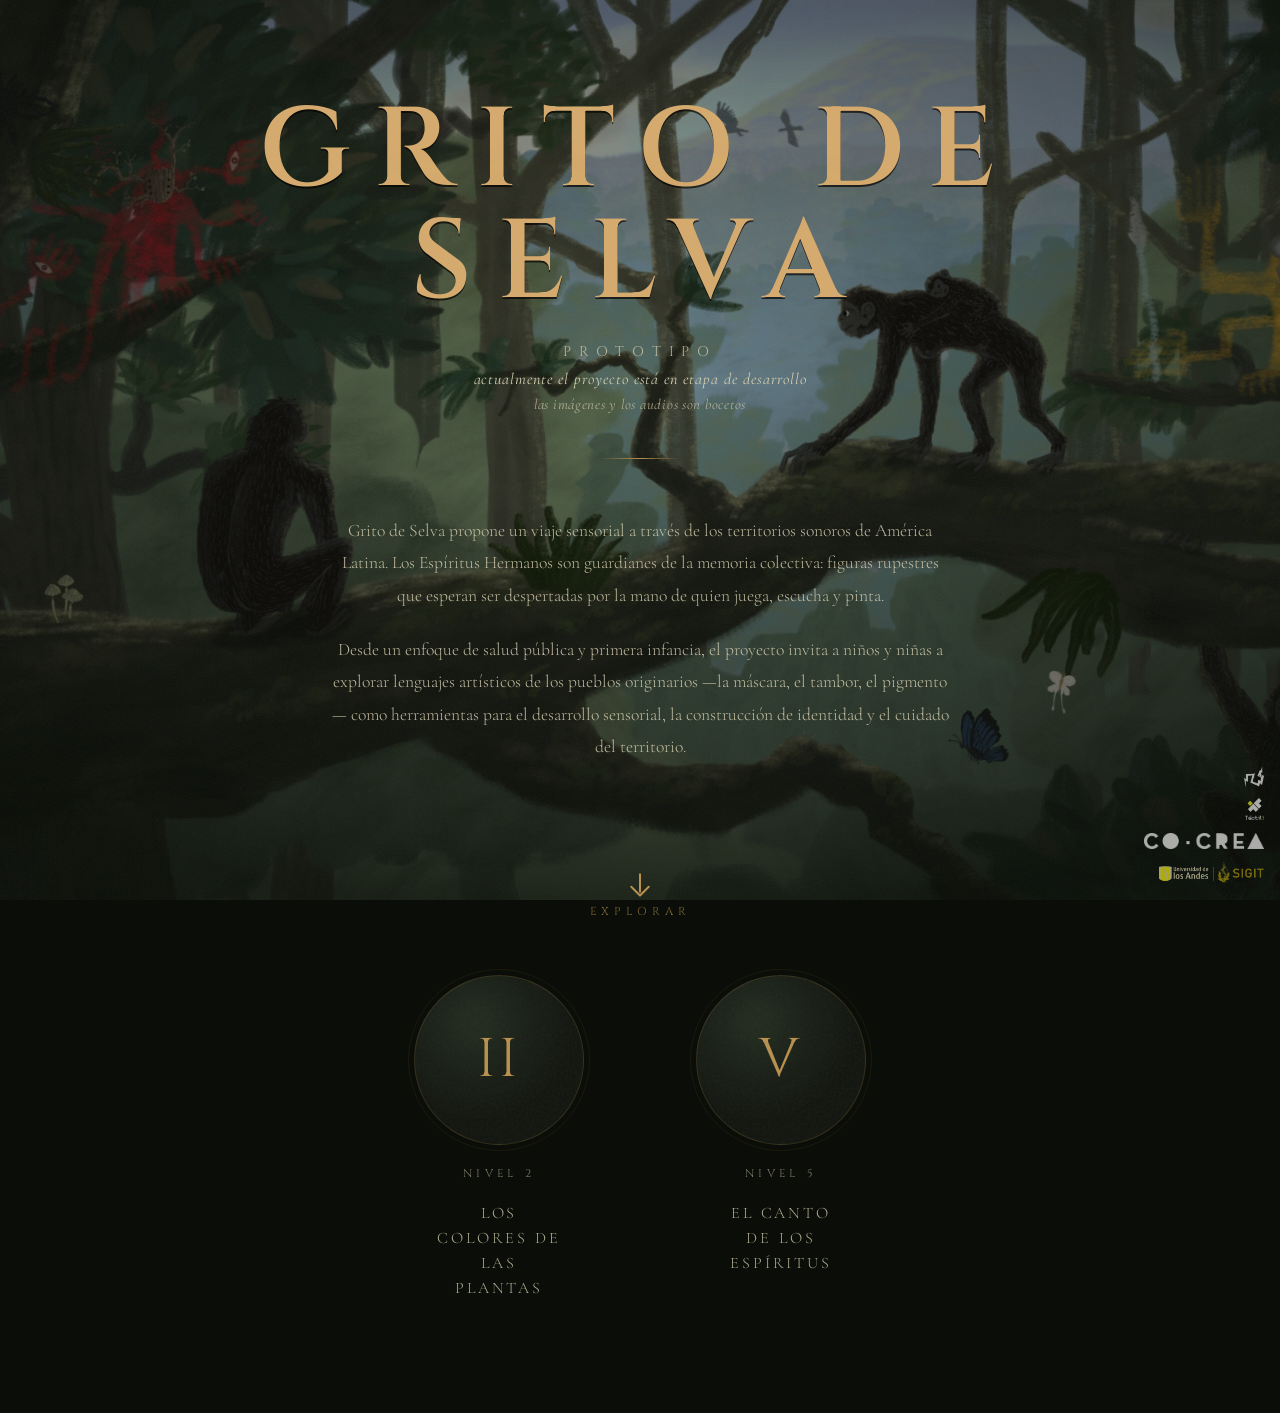
==== index.html @ fdf06b21 "refine: logos en columna vertical, tamaño homogéneo 22px Co-Authored-By: Claude Sonnet 4.6 <noreply@" ====
<!DOCTYPE html>
<html lang="es">
<head>
  <meta charset="UTF-8">
  <meta name="viewport" content="width=device-width, initial-scale=1.0, viewport-fit=cover">
  <title>Grito de Selva</title>
  <link rel="preconnect" href="https://fonts.googleapis.com">
  <link rel="preconnect" href="https://fonts.gstatic.com" crossorigin>
  <link href="https://fonts.googleapis.com/css2?family=Cinzel:wght@400;600&family=Cormorant+Garamond:ital,wght@0,300;0,400;0,500;1,300;1,400&display=swap" rel="stylesheet">
  <style>
    :root {
      --bg:        #0b0e08;
      --forest:    #2a3c25;
      --sage:      #4e6a4a;
      --cream:     #d4cdb0;
      --cream-dim: rgba(212,205,176,0.68);
      --gold:      #b89050;
      --gold-lt:   #d4aa6e;
      --border:    rgba(184,144,80,0.22);
      --border-h:  rgba(184,144,80,0.72);
      --shadow:    rgba(0,0,0,0.75);
      --serif:  'Cormorant Garamond', 'Palatino Linotype', Georgia, serif;
      --display:'Cinzel', 'Palatino Linotype', serif;
    }

    *, *::before, *::after { box-sizing: border-box; margin: 0; padding: 0; }
    html { height: 100%; scroll-behavior: smooth; }
    body {
      min-height: 100%;
      background-color: var(--bg);
      color: var(--cream);
      font-family: var(--serif);
      display: flex;
      flex-direction: column;
      align-items: center;
      overflow-x: hidden;
    }

    /* ── Fondo ──────────────────────────────────────────── */
    .fondo-foto {
      position: fixed; inset: 0; z-index: 0;
      background-image: url("TBS_p01-p02.webp");
      background-size: cover;
      background-position: center 30%;
      filter: saturate(0.85) brightness(0.78);
    }
    .fondo-velo {
      position: fixed; inset: 0; z-index: 1;
      background: radial-gradient(ellipse 80% 60% at 50% 42%,
        rgba(30,45,22,0.12) 0%, rgba(10,14,8,0.52) 75%, rgba(8,12,6,0.82) 100%);
    }
    .fondo-ruido {
      position: fixed; inset: 0; z-index: 2; pointer-events: none;
      background-image: url("data:image/svg+xml,%3Csvg xmlns='http://www.w3.org/2000/svg' viewBox='0 0 200 200'%3E%3Cfilter id='n'%3E%3CfeTurbulence type='fractalNoise' baseFrequency='0.72' numOctaves='4' stitchTiles='stitch'/%3E%3C/filter%3E%3Crect width='100%25' height='100%25' filter='url(%23n)' opacity='0.05'/%3E%3C/svg%3E");
      background-size: 200px 200px;
    }

    /* ── Contenido ──────────────────────────────────────── */
    .contenido {
      position: relative; z-index: 3;
      width: 100%; max-width: 900px;
      display: flex; flex-direction: column; align-items: center;
      padding: clamp(3rem,9vw,6rem) clamp(1.5rem,6vw,3.5rem) clamp(5rem,10vw,7rem);
    }

    /* ── Header ─────────────────────────────────────────── */
    header {
      text-align: center;
      margin-bottom: clamp(2rem, 5vw, 3.5rem);
      animation: surgir 1.4s cubic-bezier(.22,1,.36,1) both;
    }

    h1 {
      font-family: var(--display);
      font-weight: 600;
      font-size: clamp(2.8rem, 11vw, 7rem);
      letter-spacing: 0.22em;
      text-transform: uppercase;
      color: var(--gold-lt);
      line-height: 1;
      text-shadow: 0 0 100px rgba(212,170,110,0.25), 0 2px 0 rgba(0,0,0,0.7);
    }

    .sub-prototipo {
      margin-top: clamp(0.8rem,2vw,1.4rem);
      font-family: var(--display);
      font-weight: 400;
      font-size: clamp(0.65rem,1.8vw,0.88rem);
      letter-spacing: 0.55em;
      text-transform: uppercase;
      color: var(--cream);
      opacity: 0.78;
    }

    .sub-desarrollo {
      margin-top: 0.5rem;
      font-family: var(--serif);
      font-style: italic;
      font-size: clamp(0.82rem, 2vw, 1rem);
      letter-spacing: 0.06em;
      color: var(--cream);
    }

    .sub-bocetos {
      margin-top: 0.35rem;
      font-family: var(--serif);
      font-style: italic;
      font-size: clamp(0.78rem, 1.8vw, 0.92rem);
      letter-spacing: 0.05em;
      color: var(--cream);
      opacity: 0.72;
    }

    .sep {
      width: clamp(40px,8vw,80px); height: 1px;
      background: linear-gradient(90deg, transparent, var(--gold), transparent);
      margin: clamp(1.6rem,4vw,2.8rem) auto 0;
    }

    /* ── Texto conceptual ───────────────────────────────── */
    .concepto {
      max-width: 620px; text-align: center;
      margin-bottom: clamp(1.5rem,4vw,3rem);
      animation: surgir 1.4s cubic-bezier(.22,1,.36,1) 0.15s both;
    }

    .concepto__p {
      font-size: clamp(0.9rem,2.2vw,1.1rem);
      font-weight: 300;
      line-height: 1.85;
      color: var(--cream);
      opacity: 0.88;
      margin-bottom: 1.2em;
    }
    .concepto__p:last-child { margin-bottom: 0; }

    /* ── Scroll cue ─────────────────────────────────────── */
    .scroll-cue {
      display: flex;
      flex-direction: column;
      align-items: center;
      gap: 6px;
      margin: clamp(1.8rem,5vw,3.5rem) 0;
      color: var(--gold);
      animation: surgir 1.4s cubic-bezier(.22,1,.36,1) 0.4s both;
      transition: opacity 0.7s ease;
    }
    .scroll-cue.oculto { opacity: 0; pointer-events: none; }

    .scroll-cue__arrow {
      animation: pulso-bajo 2.6s ease-in-out infinite;
    }

    @keyframes pulso-bajo {
      0%, 100% { transform: translateY(0);    opacity: 0.5; }
      50%       { transform: translateY(10px); opacity: 1;   }
    }

    .scroll-cue__texto {
      font-family: var(--display);
      font-size: clamp(0.6rem, 1.3vw, 0.72rem);
      letter-spacing: 0.42em;
      text-transform: uppercase;
      color: var(--gold);
      opacity: 0.65;
    }

    /* ── Cards de nivel ─────────────────────────────────── */
    .niveles {
      display: grid;
      grid-template-columns: repeat(2, auto);
      gap: clamp(2.5rem,9vw,7rem);
      animation: surgir 1.4s cubic-bezier(.22,1,.36,1) 0.55s both;
    }

    @media (max-width: 440px) {
      .niveles { grid-template-columns: 1fr; gap: 3rem; }
    }

    .nivel-card {
      display: flex; flex-direction: column;
      align-items: center;
      gap: clamp(0.9rem,2vw,1.3rem);
      text-decoration: none; color: inherit;
      -webkit-tap-highlight-color: transparent;
    }

    .stone {
      width: clamp(110px,20vw,170px); height: clamp(110px,20vw,170px);
      border-radius: 50%; border: 1px solid var(--border);
      display: flex; align-items: center; justify-content: center;
      background:
        radial-gradient(circle at 36% 28%, rgba(78,106,74,0.28) 0%, transparent 60%),
        rgba(255,255,255,0.025);
      position: relative;
      transition: transform 0.4s cubic-bezier(.22,1,.36,1), border-color 0.35s ease, box-shadow 0.4s ease;
    }

    .stone::before {
      content: ''; position: absolute; inset: -7px; border-radius: 50%;
      border: 1px solid rgba(184,144,80,0.09);
      transition: border-color 0.35s ease, inset 0.4s ease;
    }

    .stone::after {
      content: ''; position: absolute; inset: 0; border-radius: 50%;
      background: url("data:image/svg+xml,%3Csvg xmlns='http://www.w3.org/2000/svg' viewBox='0 0 120 120'%3E%3Cfilter id='n'%3E%3CfeTurbulence type='fractalNoise' baseFrequency='0.55' numOctaves='3'/%3E%3C/filter%3E%3Crect width='120' height='120' filter='url(%23n)' opacity='0.05'/%3E%3C/svg%3E");
      background-size: 100% 100%; pointer-events: none;
    }

    .nivel-card:hover .stone,
    .nivel-card:focus-visible .stone {
      transform: translateY(-8px) scale(1.02);
      border-color: var(--border-h);
      box-shadow: 0 0 60px rgba(184,144,80,0.18), 0 18px 40px var(--shadow);
    }
    .nivel-card:hover .stone::before { border-color: rgba(184,144,80,0.28); inset: -10px; }

    @media (hover: none) {
      .nivel-card:active .stone { transform: scale(0.96); border-color: var(--border-h); }
    }

    .numeral {
      font-family: var(--display); font-size: clamp(2.1rem,5.8vw,3.4rem);
      color: var(--gold); letter-spacing: 0.08em;
      transition: color 0.3s ease; position: relative; z-index: 1;
    }
    .nivel-card:hover .numeral,
    .nivel-card:focus-visible .numeral { color: var(--gold-lt); }

    .nivel-label {
      font-family: var(--display);
      font-size: clamp(0.58rem, 1.4vw, 0.7rem);
      letter-spacing: 0.38em;
      text-transform: uppercase;
      color: var(--cream);
      opacity: 0.55;
    }

    .nivel-titulo {
      font-family: var(--serif); font-weight: 300;
      font-size: clamp(0.78rem,2.2vw,1rem);
      letter-spacing: 0.18em; text-transform: uppercase;
      color: var(--cream); opacity: 0.82;
      text-align: center; transition: opacity 0.3s ease;
      max-width: 16ch; line-height: 1.55;
    }
    .nivel-card:hover .nivel-titulo,
    .nivel-card:focus-visible .nivel-titulo { opacity: 1; }

    /* ── Logos ──────────────────────────────────────────── */
    .logos-footer {
      position: fixed;
      bottom: max(16px, env(safe-area-inset-bottom));
      right:  max(16px, env(safe-area-inset-right));
      z-index: 10;
      display: flex;
      flex-direction: column;
      align-items: flex-end;
      gap: 10px;
    }

    .logo-img {
      display: block;
      height: 22px;       /* tamaño homogéneo — ancho se ajusta automáticamente */
      width: auto;
      max-width: 120px;   /* evita wordmarks demasiado anchos */
      object-fit: contain;
      opacity: 0.65;
      transition: opacity 0.25s ease;
      filter: brightness(1.1);
    }
    .logo-img:hover { opacity: 1; }

    /* ── Animación ──────────────────────────────────────── */
    @keyframes surgir {
      from { opacity: 0; transform: translateY(32px); }
      to   { opacity: 1; transform: translateY(0); }
    }

    @media (max-width: 600px) {
      .concepto { padding: 0 0.5rem; }
      .logos-footer { gap: 10px; }
      .logo-img { height: clamp(22px, 6vw, 30px); }
    }
  </style>
</head>
<body>

  <div class="fondo-foto" aria-hidden="true"></div>
  <div class="fondo-velo" aria-hidden="true"></div>
  <div class="fondo-ruido" aria-hidden="true"></div>

  <div class="contenido">

    <header>
      <h1>Grito de Selva</h1>
      <p class="sub-prototipo">Prototipo</p>
      <p class="sub-desarrollo">actualmente el proyecto está en etapa de desarrollo</p>
      <p class="sub-bocetos">las imágenes y los audios son bocetos</p>
      <div class="sep"></div>
    </header>

    <section class="concepto" aria-label="Sobre el proyecto">
      <p class="concepto__p">
        Grito de Selva propone un viaje sensorial a través de los territorios sonoros de América Latina.
        Los Espíritus Hermanos son guardianes de la memoria colectiva: figuras rupestres que esperan ser
        despertadas por la mano de quien juega, escucha y pinta.
      </p>
      <p class="concepto__p">
        Desde un enfoque de salud pública y primera infancia, el proyecto invita a niños y niñas a
        explorar lenguajes artísticos de los pueblos originarios —la máscara, el tambor, el pigmento—
        como herramientas para el desarrollo sensorial, la construcción de identidad y el cuidado del territorio.
      </p>
    </section>

    <!-- Scroll cue -->
    <div class="scroll-cue" id="scroll-cue" aria-hidden="true">
      <svg class="scroll-cue__arrow" viewBox="0 0 24 24" width="30" height="30" fill="none"
           stroke="currentColor" stroke-width="1.6" stroke-linecap="round" stroke-linejoin="round">
        <path d="M12 5v14M5 15l7 7 7-7"/>
      </svg>
      <span class="scroll-cue__texto">explorar</span>
    </div>

    <!-- Niveles: II primero (izquierda), V segundo (derecha) -->
    <nav class="niveles" aria-label="Niveles del prototipo">

      <a class="nivel-card" href="nivel-2/index.html">
        <div class="stone">
          <span class="numeral">II</span>
        </div>
        <span class="nivel-label">Nivel 2</span>
        <span class="nivel-titulo">Los Colores de las Plantas</span>
      </a>

      <a class="nivel-card" href="nivel-5/index.html">
        <div class="stone">
          <span class="numeral">V</span>
        </div>
        <span class="nivel-label">Nivel 5</span>
        <span class="nivel-titulo">El Canto de los Espíritus</span>
      </a>

    </nav>

  </div>

  <footer class="logos-footer" aria-label="Aliados">
    <img class="logo-img" src="logos/logo-asset12.webp" alt=""               onerror="this.style.display='none'">
    <img class="logo-img" src="logos/logo-tactil.webp"  alt="Táctil Lab"     onerror="this.style.display='none'">
    <img class="logo-img" src="logos/logo-cocrea.webp"  alt="CoCrea"         onerror="this.style.display='none'">
    <img class="logo-img" src="logos/logo-sigit.webp"   alt="SIGIT Uniandes" onerror="this.style.display='none'">
  </footer>

  <script>
    // Oculta el scroll cue al hacer scroll
    const cue = document.getElementById('scroll-cue');
    if (cue) {
      window.addEventListener('scroll', () => {
        if (window.scrollY > 50) cue.classList.add('oculto');
        else cue.classList.remove('oculto');
      }, { passive: true });
    }
  </script>

</body>
</html>
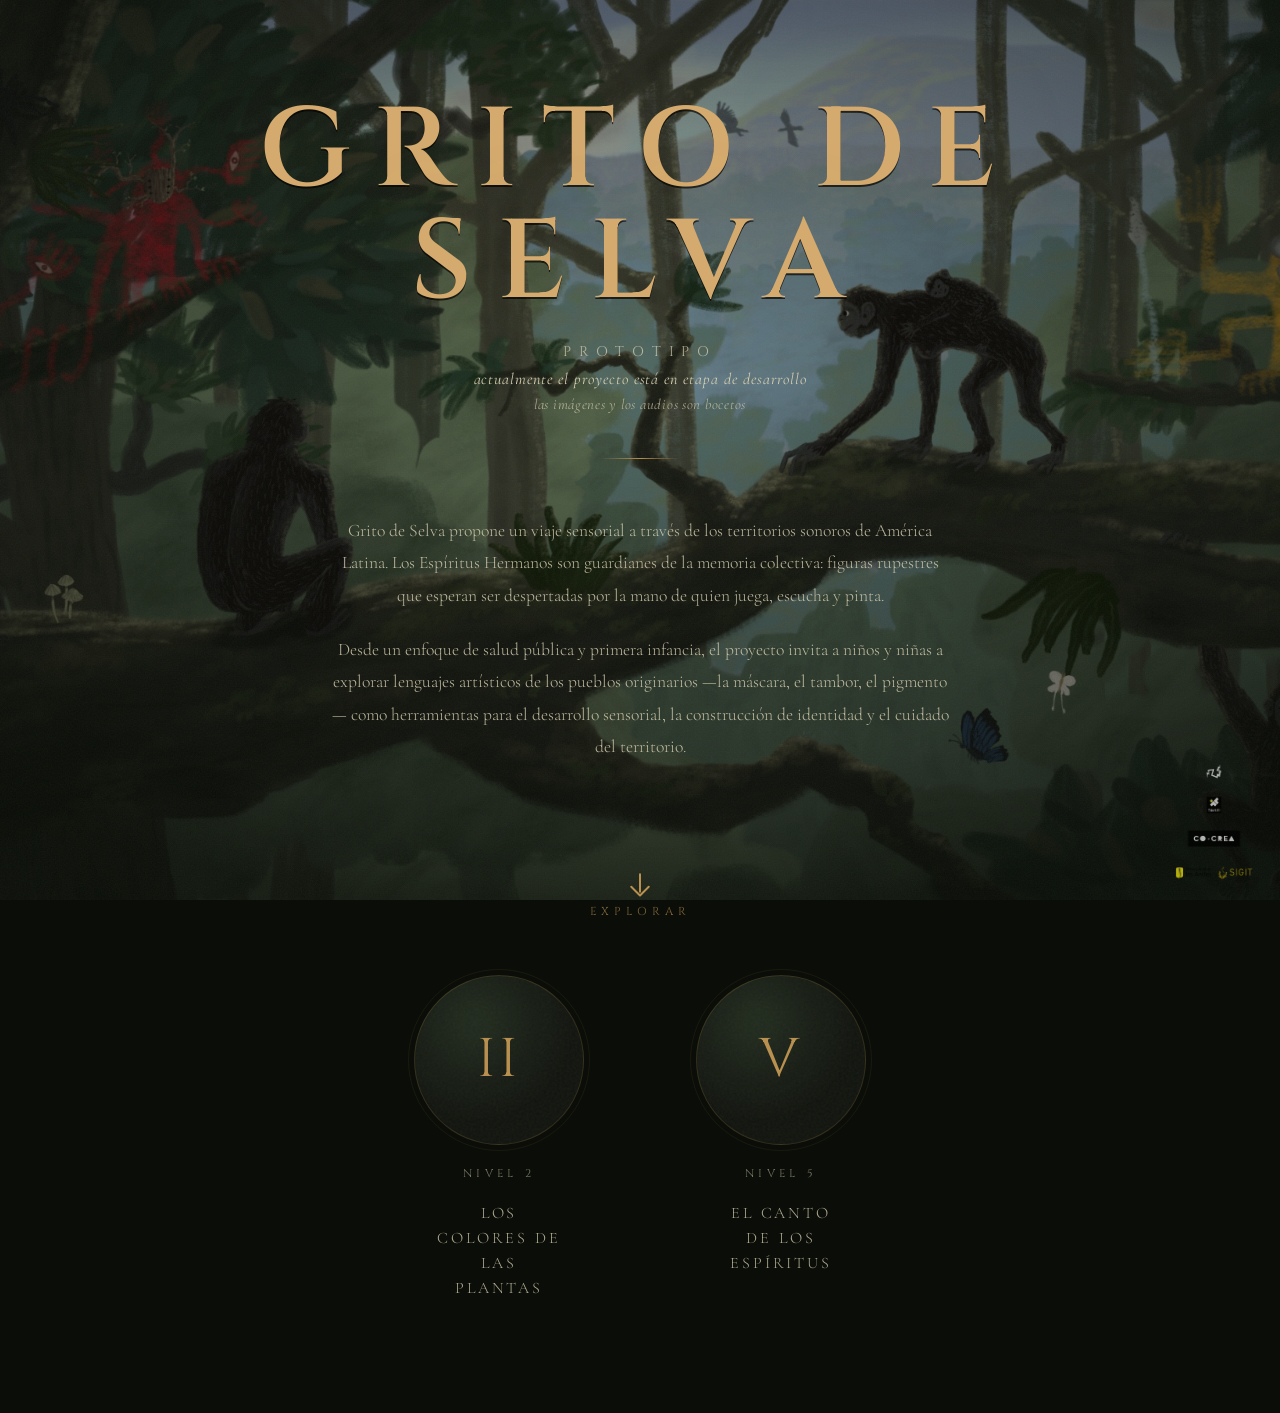
==== commit bcd6612f: "refine: logos normalizados a canvas 220x52, ancho CSS uniforme 100px Co-Authored-By: Claude Sonnet 4" ====
--- a/index.html
+++ b/index.html
@@ -262,11 +262,11 @@
 
     .logo-img {
       display: block;
-      height: 22px;       /* tamaño homogéneo — ancho se ajusta automáticamente */
-      width: auto;
-      max-width: 120px;   /* evita wordmarks demasiado anchos */
+      /* Canvas 220×52 idéntico en todos → mismo ancho = mismo tamaño visual */
+      width: 100px;
+      height: auto;
       object-fit: contain;
-      opacity: 0.65;
+      opacity: 0.68;
       transition: opacity 0.25s ease;
       filter: brightness(1.1);
     }
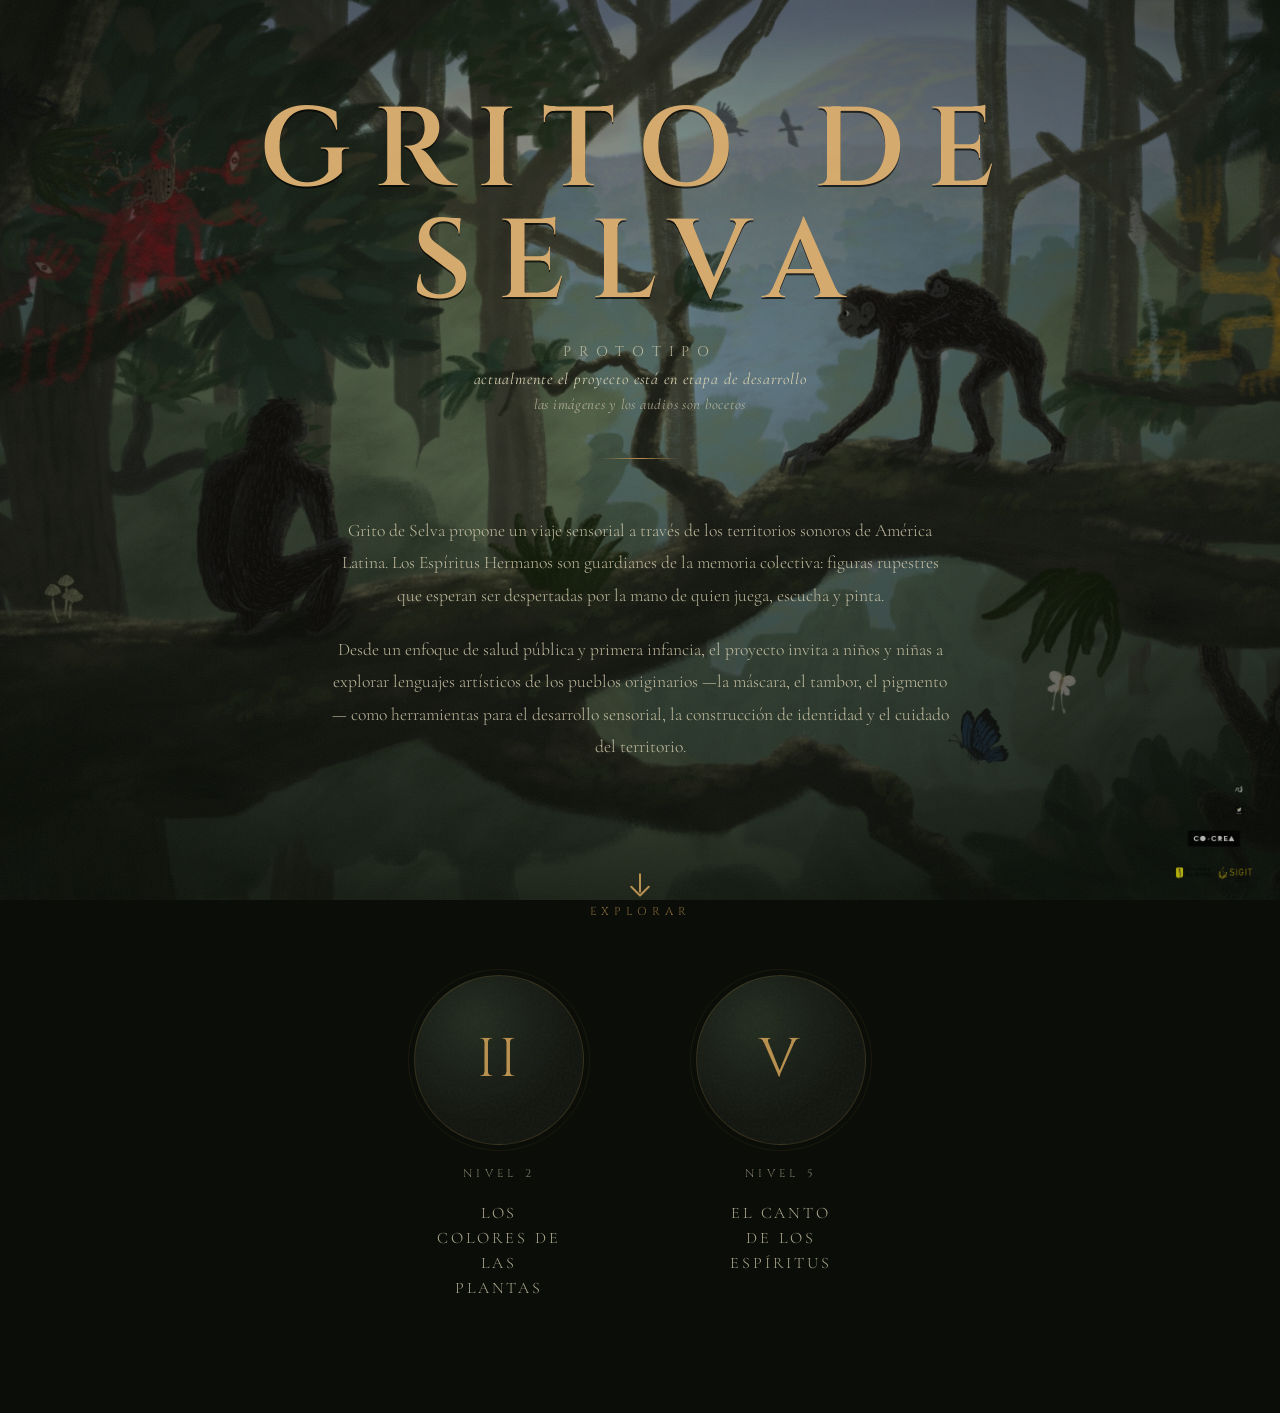
==== commit ac305fff: "refine: logos superiores a la mitad (50px vs 100px) Co-Authored-By: Claude Sonnet 4.6 <noreply@anthr" ====
--- a/index.html
+++ b/index.html
@@ -271,6 +271,8 @@
       filter: brightness(1.1);
     }
     .logo-img:hover { opacity: 1; }
+    .logo-img:nth-child(1),
+    .logo-img:nth-child(2) { width: 50px; }
 
     /* ── Animación ──────────────────────────────────────── */
     @keyframes surgir {
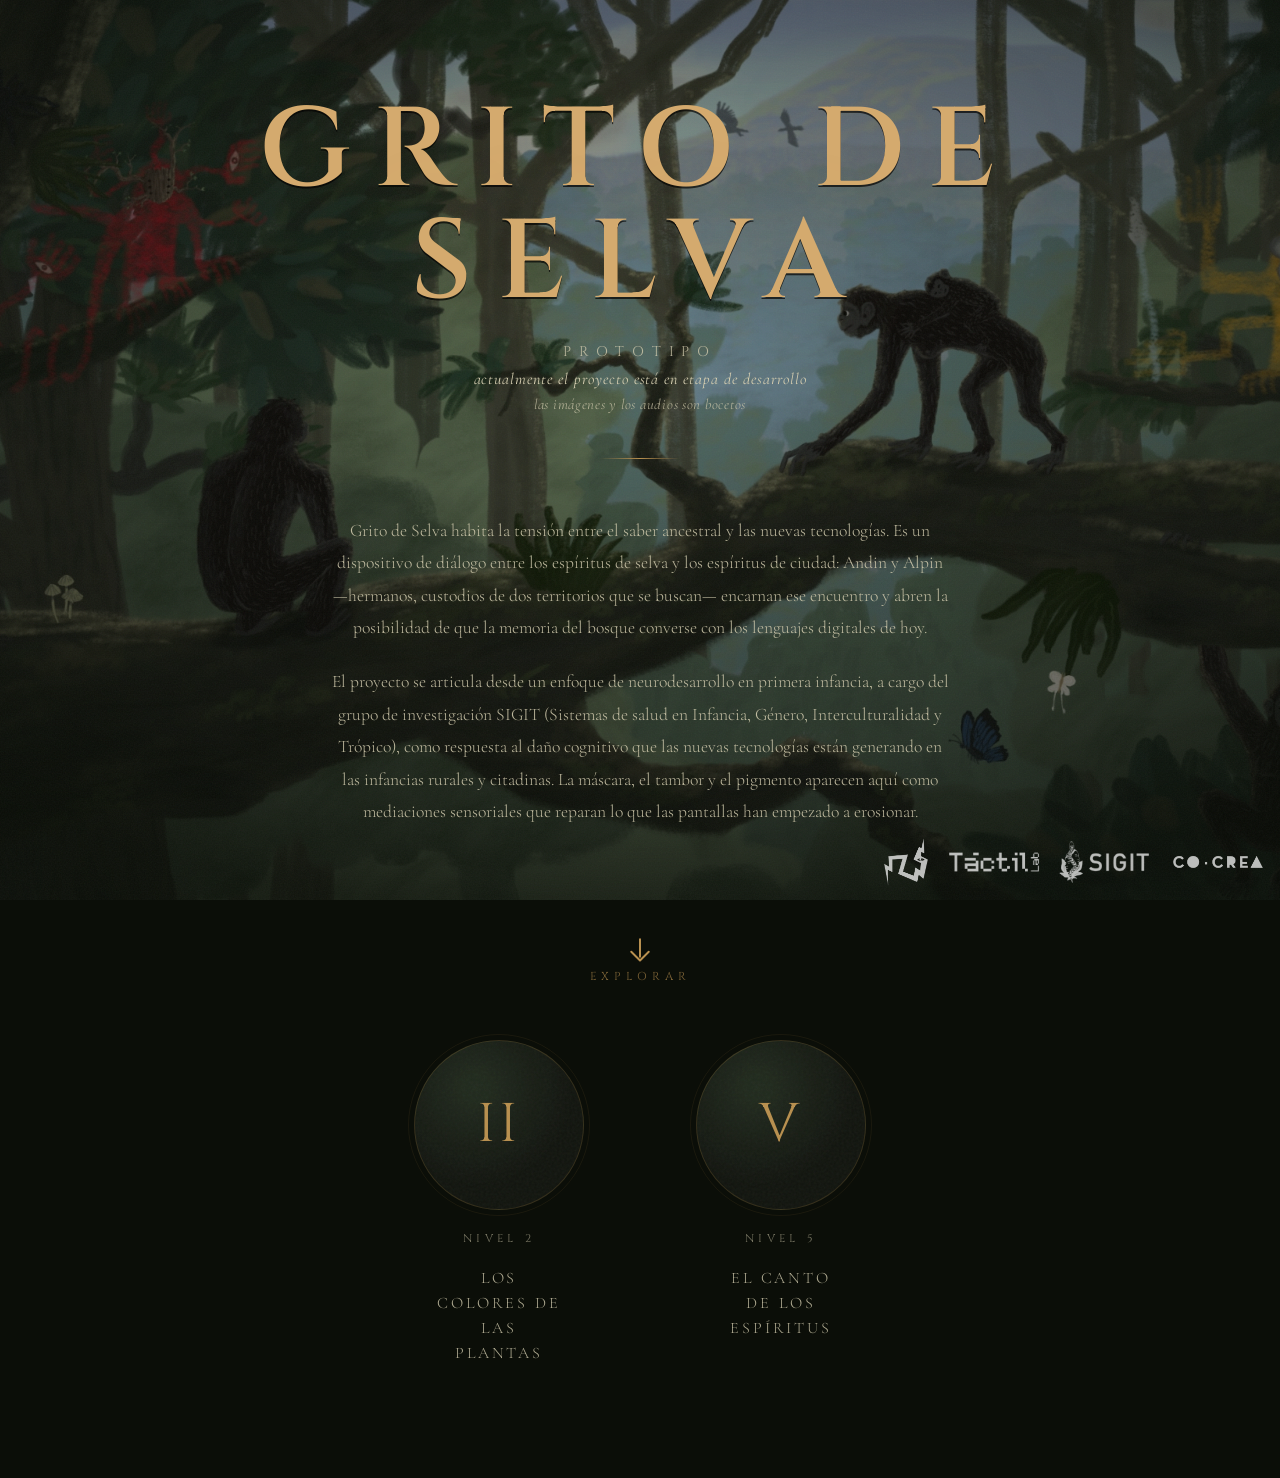
==== commit 9e417226: "Nivel 5: upgrade a 9 rupestres con sincronía Incredibox + home + limpieza - Nivel 5: 3 zonas (Atlánt" ====
--- a/index.html
+++ b/index.html
@@ -251,28 +251,24 @@
     /* ── Logos ──────────────────────────────────────────── */
     .logos-footer {
       position: fixed;
-      bottom: max(16px, env(safe-area-inset-bottom));
-      right:  max(16px, env(safe-area-inset-right));
+      bottom: max(14px, env(safe-area-inset-bottom));
+      right:  max(14px, env(safe-area-inset-right));
       z-index: 10;
       display: flex;
-      flex-direction: column;
-      align-items: flex-end;
-      gap: 10px;
+      flex-direction: row;
+      align-items: center;
+      gap: 16px;
     }
 
     .logo-img {
       display: block;
-      /* Canvas 220×52 idéntico en todos → mismo ancho = mismo tamaño visual */
-      width: 100px;
-      height: auto;
+      height: clamp(32px, 5vw, 48px);
+      width: auto;
       object-fit: contain;
-      opacity: 0.68;
+      opacity: 0.72;
       transition: opacity 0.25s ease;
-      filter: brightness(1.1);
     }
     .logo-img:hover { opacity: 1; }
-    .logo-img:nth-child(1),
-    .logo-img:nth-child(2) { width: 50px; }
 
     /* ── Animación ──────────────────────────────────────── */
     @keyframes surgir {
@@ -282,8 +278,6 @@
 
     @media (max-width: 600px) {
       .concepto { padding: 0 0.5rem; }
-      .logos-footer { gap: 10px; }
-      .logo-img { height: clamp(22px, 6vw, 30px); }
     }
   </style>
 </head>
@@ -305,14 +299,17 @@
 
     <section class="concepto" aria-label="Sobre el proyecto">
       <p class="concepto__p">
-        Grito de Selva propone un viaje sensorial a través de los territorios sonoros de América Latina.
-        Los Espíritus Hermanos son guardianes de la memoria colectiva: figuras rupestres que esperan ser
-        despertadas por la mano de quien juega, escucha y pinta.
+        Grito de Selva habita la tensión entre el saber ancestral y las nuevas tecnologías. Es un
+        dispositivo de diálogo entre los espíritus de selva y los espíritus de ciudad: Andin y Alpin
+        —hermanos, custodios de dos territorios que se buscan— encarnan ese encuentro y abren la
+        posibilidad de que la memoria del bosque converse con los lenguajes digitales de hoy.
       </p>
       <p class="concepto__p">
-        Desde un enfoque de salud pública y primera infancia, el proyecto invita a niños y niñas a
-        explorar lenguajes artísticos de los pueblos originarios —la máscara, el tambor, el pigmento—
-        como herramientas para el desarrollo sensorial, la construcción de identidad y el cuidado del territorio.
+        El proyecto se articula desde un enfoque de neurodesarrollo en primera infancia, a cargo del
+        grupo de investigación SIGIT (Sistemas de salud en Infancia, Género, Interculturalidad y
+        Trópico), como respuesta al daño cognitivo que las nuevas tecnologías están generando en las
+        infancias rurales y citadinas. La máscara, el tambor y el pigmento aparecen aquí como
+        mediaciones sensoriales que reparan lo que las pantallas han empezado a erosionar.
       </p>
     </section>
 
@@ -349,10 +346,10 @@
   </div>
 
   <footer class="logos-footer" aria-label="Aliados">
-    <img class="logo-img" src="logos/logo-asset12.webp" alt=""               onerror="this.style.display='none'">
-    <img class="logo-img" src="logos/logo-tactil.webp"  alt="Táctil Lab"     onerror="this.style.display='none'">
-    <img class="logo-img" src="logos/logo-cocrea.webp"  alt="CoCrea"         onerror="this.style.display='none'">
-    <img class="logo-img" src="logos/logo-sigit.webp"   alt="SIGIT Uniandes" onerror="this.style.display='none'">
+    <img class="logo-img" src="logos/logo-ebra.webp"   alt=""               onerror="this.style.display='none'">
+    <img class="logo-img" src="logos/logo-tactil.webp" alt="Táctil Lab"     onerror="this.style.display='none'">
+    <img class="logo-img" src="logos/logo-sigit.webp"  alt="SIGIT Uniandes" onerror="this.style.display='none'">
+    <img class="logo-img" src="logos/logo-cocrea.webp" alt="CoCrea"         onerror="this.style.display='none'">
   </footer>
 
   <script>
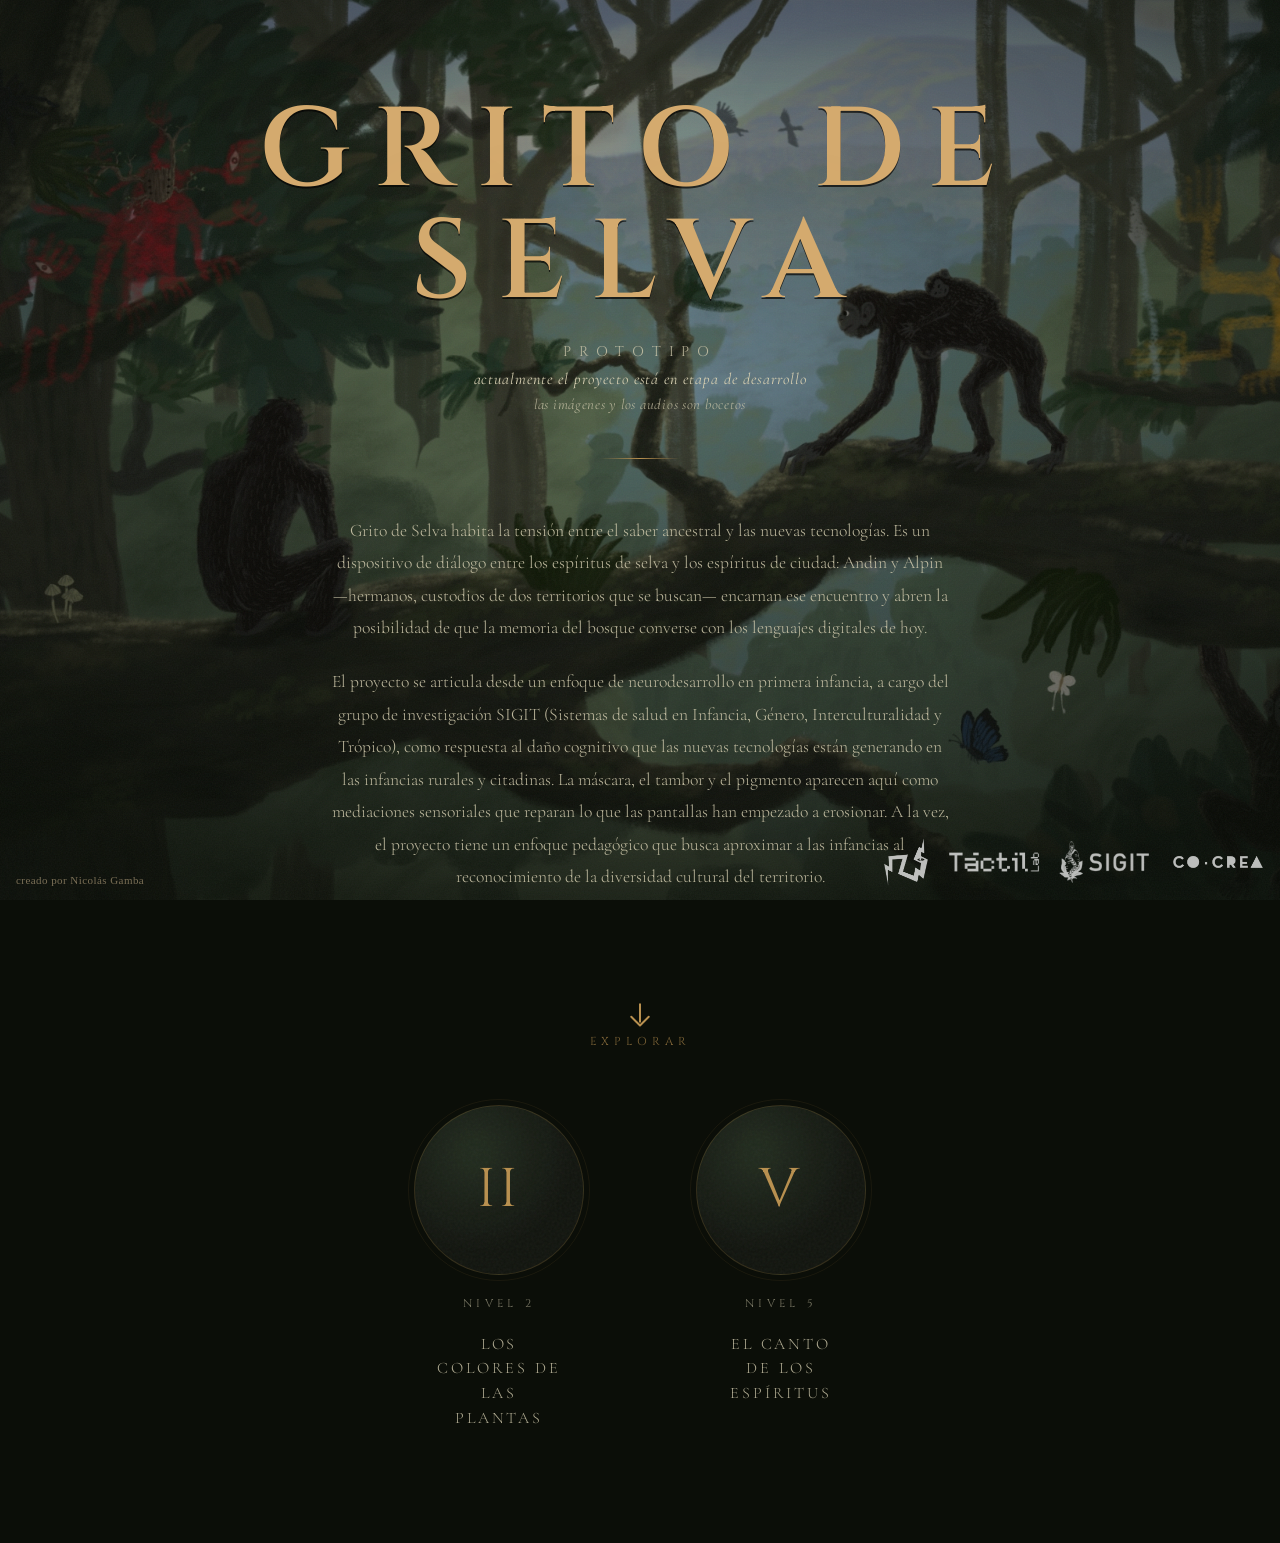
==== commit 9adff36d: "Sync de audio en puertas, silueta en bandeja y ajustes home - nivel-5: re-sincroniza audios activos " ====
--- a/index.html
+++ b/index.html
@@ -249,6 +249,19 @@
     .nivel-card:focus-visible .nivel-titulo { opacity: 1; }
 
     /* ── Logos ──────────────────────────────────────────── */
+    .credito-autor {
+      position: fixed;
+      bottom: max(14px, env(safe-area-inset-bottom));
+      left:   max(16px, env(safe-area-inset-left));
+      z-index: 10;
+      margin: 0;
+      font-family: Georgia, serif;
+      font-size: clamp(9px, 1vw, 11px);
+      color: rgba(210, 185, 145, 0.55);
+      letter-spacing: 0.04em;
+      pointer-events: none;
+    }
+
     .logos-footer {
       position: fixed;
       bottom: max(14px, env(safe-area-inset-bottom));
@@ -310,6 +323,8 @@
         Trópico), como respuesta al daño cognitivo que las nuevas tecnologías están generando en las
         infancias rurales y citadinas. La máscara, el tambor y el pigmento aparecen aquí como
         mediaciones sensoriales que reparan lo que las pantallas han empezado a erosionar.
+        A la vez, el proyecto tiene un enfoque pedagógico que busca aproximar a las infancias
+        al reconocimiento de la diversidad cultural del territorio.
       </p>
     </section>
 
@@ -345,6 +360,8 @@
 
   </div>
 
+  <p class="credito-autor">creado por Nicolás Gamba</p>
+
   <footer class="logos-footer" aria-label="Aliados">
     <img class="logo-img" src="logos/logo-ebra.webp"   alt=""               onerror="this.style.display='none'">
     <img class="logo-img" src="logos/logo-tactil.webp" alt="Táctil Lab"     onerror="this.style.display='none'">
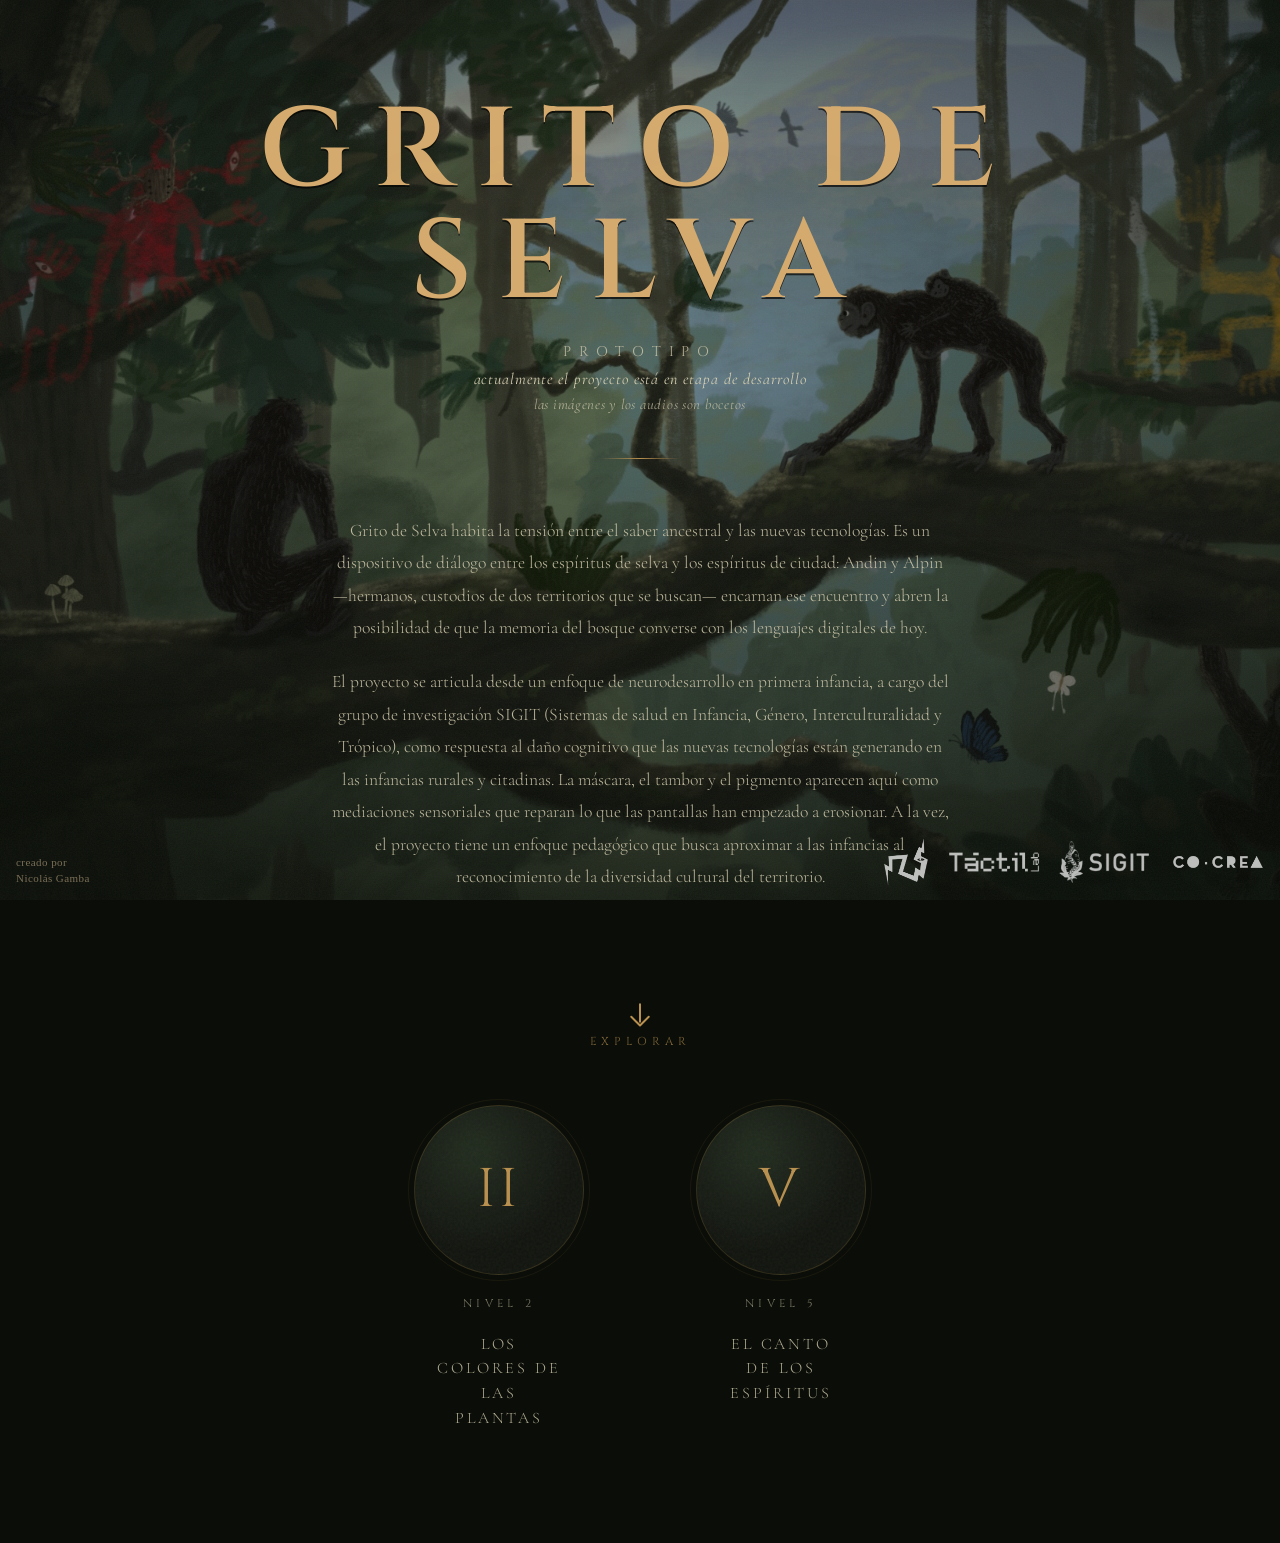
==== commit 69a8be28: "Home: crédito en dos líneas y logos más pequeños en mobile - "creado por / Nicolás Gamba" en dos ren" ====
--- a/index.html
+++ b/index.html
@@ -257,6 +257,7 @@
       margin: 0;
       font-family: Georgia, serif;
       font-size: clamp(9px, 1vw, 11px);
+      line-height: 1.4;
       color: rgba(210, 185, 145, 0.55);
       letter-spacing: 0.04em;
       pointer-events: none;
@@ -291,6 +292,9 @@
 
     @media (max-width: 600px) {
       .concepto { padding: 0 0.5rem; }
+      .logo-img { height: clamp(22px, 6vw, 30px); }
+      .logos-footer { gap: 10px; }
+      .credito-autor { font-size: 9px; }
     }
   </style>
 </head>
@@ -360,7 +364,7 @@
 
   </div>
 
-  <p class="credito-autor">creado por Nicolás Gamba</p>
+  <p class="credito-autor">creado por<br>Nicolás Gamba</p>
 
   <footer class="logos-footer" aria-label="Aliados">
     <img class="logo-img" src="logos/logo-ebra.webp"   alt=""               onerror="this.style.display='none'">
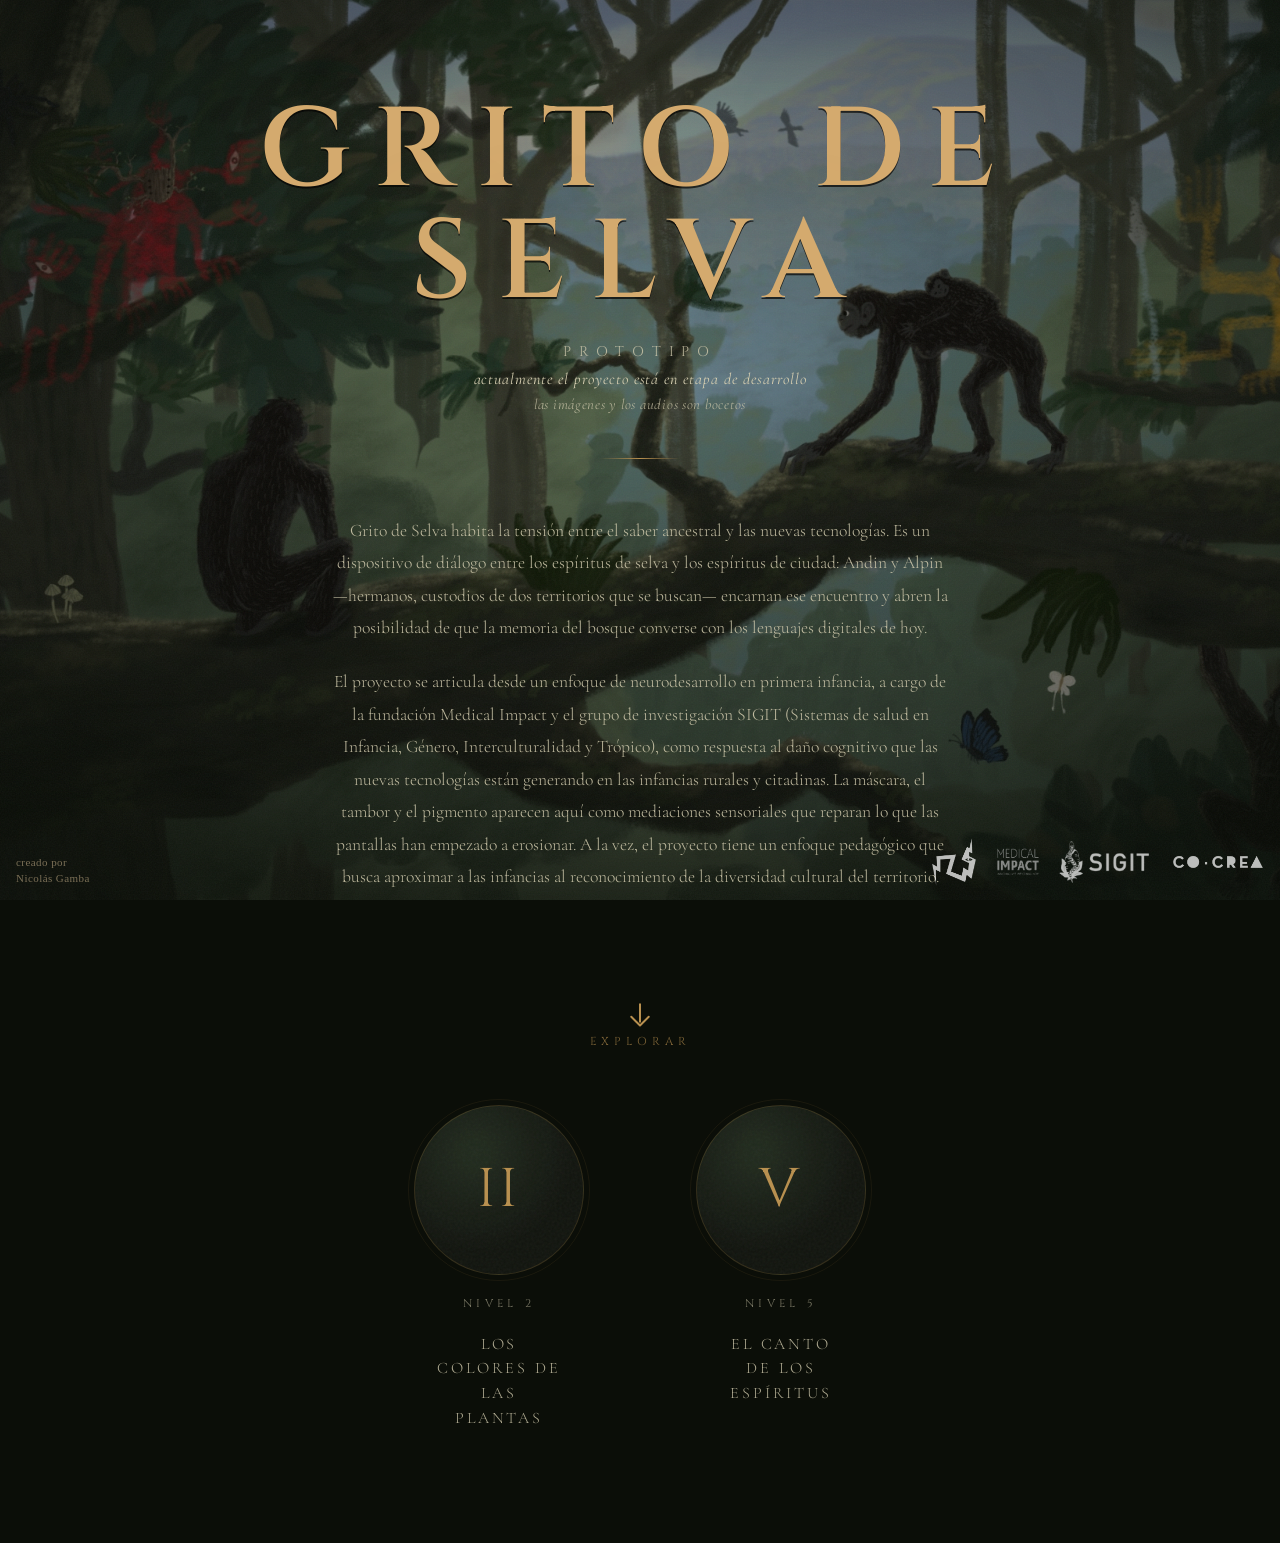
==== commit 2fede3fb: "Reemplaza logo Táctil por Medical Impact - logo-tactil.webp: nueva imagen del logo de la fundación M" ====
--- a/index.html
+++ b/index.html
@@ -322,9 +322,10 @@
         posibilidad de que la memoria del bosque converse con los lenguajes digitales de hoy.
       </p>
       <p class="concepto__p">
-        El proyecto se articula desde un enfoque de neurodesarrollo en primera infancia, a cargo del
-        grupo de investigación SIGIT (Sistemas de salud en Infancia, Género, Interculturalidad y
-        Trópico), como respuesta al daño cognitivo que las nuevas tecnologías están generando en las
+        El proyecto se articula desde un enfoque de neurodesarrollo en primera infancia, a cargo de
+        la fundación Medical Impact y el grupo de investigación SIGIT (Sistemas de salud en Infancia,
+        Género, Interculturalidad y Trópico), como respuesta al daño cognitivo que las nuevas
+        tecnologías están generando en las
         infancias rurales y citadinas. La máscara, el tambor y el pigmento aparecen aquí como
         mediaciones sensoriales que reparan lo que las pantallas han empezado a erosionar.
         A la vez, el proyecto tiene un enfoque pedagógico que busca aproximar a las infancias
@@ -368,7 +369,7 @@
 
   <footer class="logos-footer" aria-label="Aliados">
     <img class="logo-img" src="logos/logo-ebra.webp"   alt=""               onerror="this.style.display='none'">
-    <img class="logo-img" src="logos/logo-tactil.webp" alt="Táctil Lab"     onerror="this.style.display='none'">
+    <img class="logo-img" src="logos/logo-tactil.webp" alt="Medical Impact" onerror="this.style.display='none'">
     <img class="logo-img" src="logos/logo-sigit.webp"  alt="SIGIT Uniandes" onerror="this.style.display='none'">
     <img class="logo-img" src="logos/logo-cocrea.webp" alt="CoCrea"         onerror="this.style.display='none'">
   </footer>
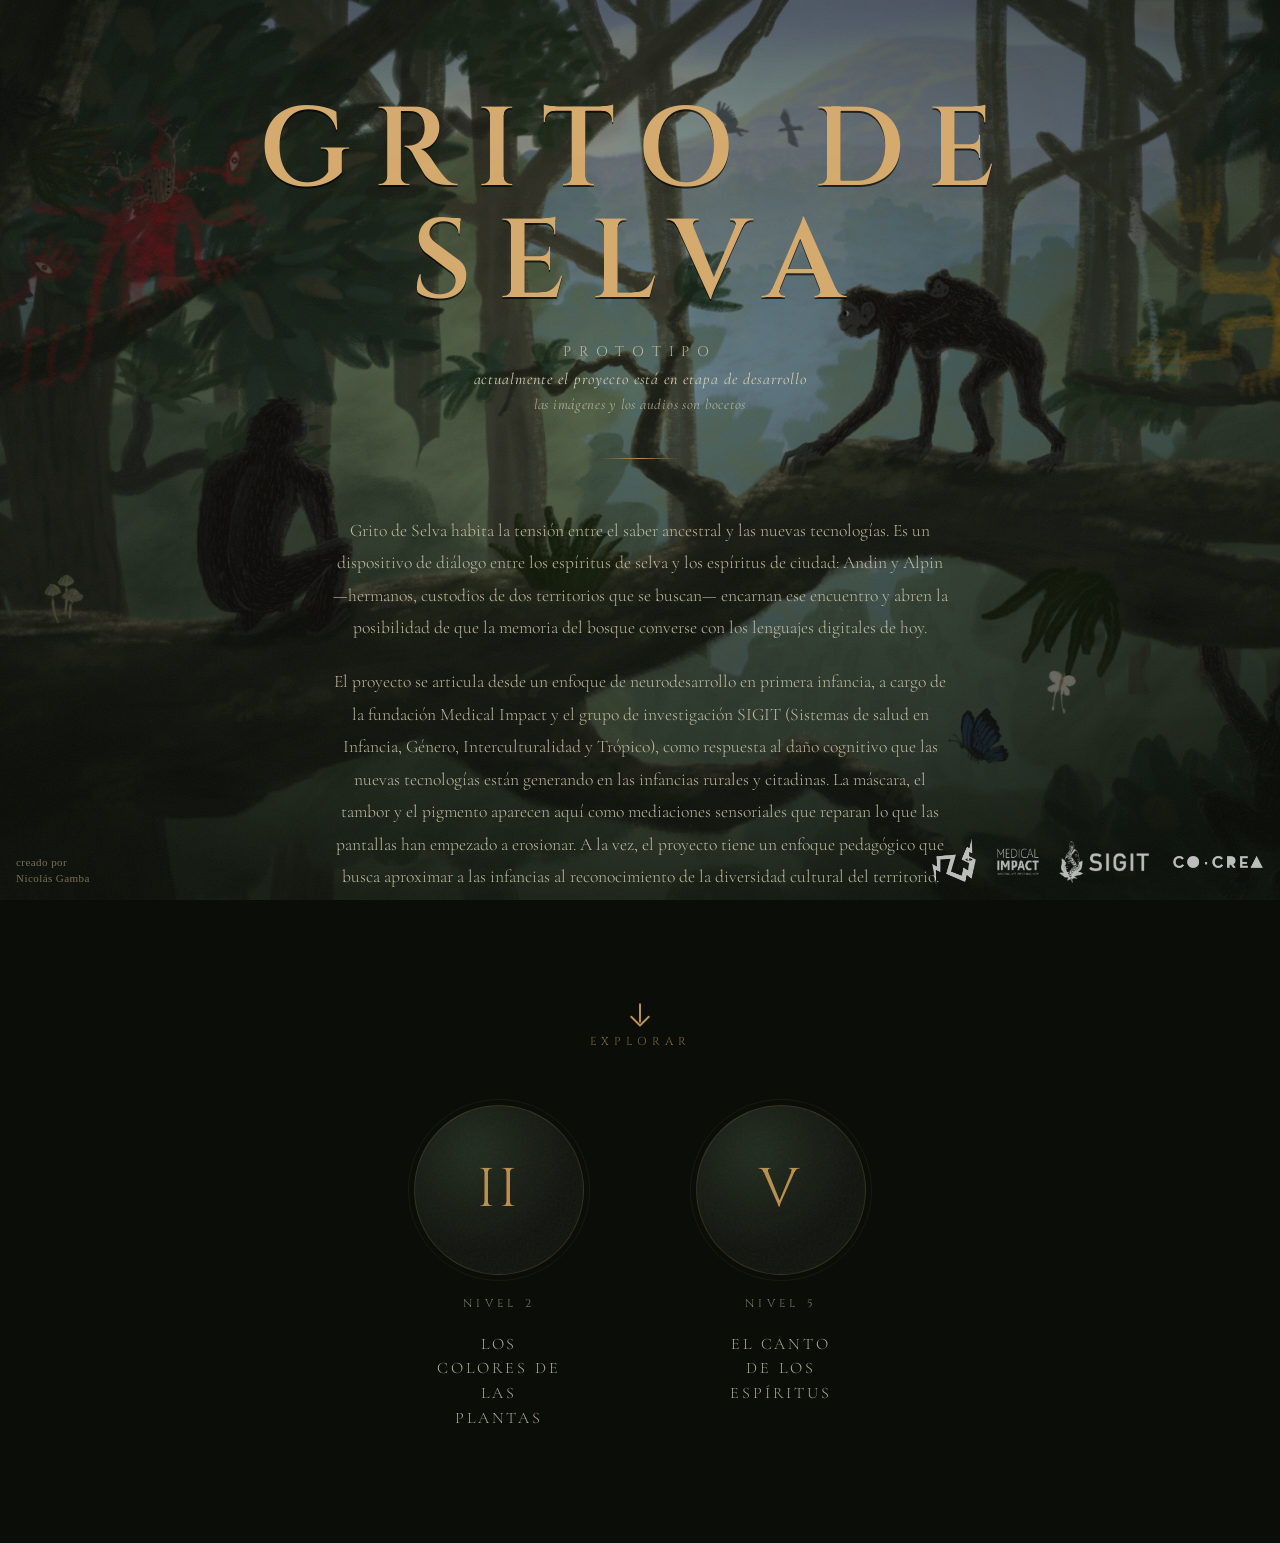
==== commit 1906dfca: "Cache-bust del logo Medical Impact" ====
--- a/index.html
+++ b/index.html
@@ -369,7 +369,7 @@
 
   <footer class="logos-footer" aria-label="Aliados">
     <img class="logo-img" src="logos/logo-ebra.webp"   alt=""               onerror="this.style.display='none'">
-    <img class="logo-img" src="logos/logo-tactil.webp" alt="Medical Impact" onerror="this.style.display='none'">
+    <img class="logo-img" src="logos/logo-tactil.webp?v=2" alt="Medical Impact" onerror="this.style.display='none'">
     <img class="logo-img" src="logos/logo-sigit.webp"  alt="SIGIT Uniandes" onerror="this.style.display='none'">
     <img class="logo-img" src="logos/logo-cocrea.webp" alt="CoCrea"         onerror="this.style.display='none'">
   </footer>
